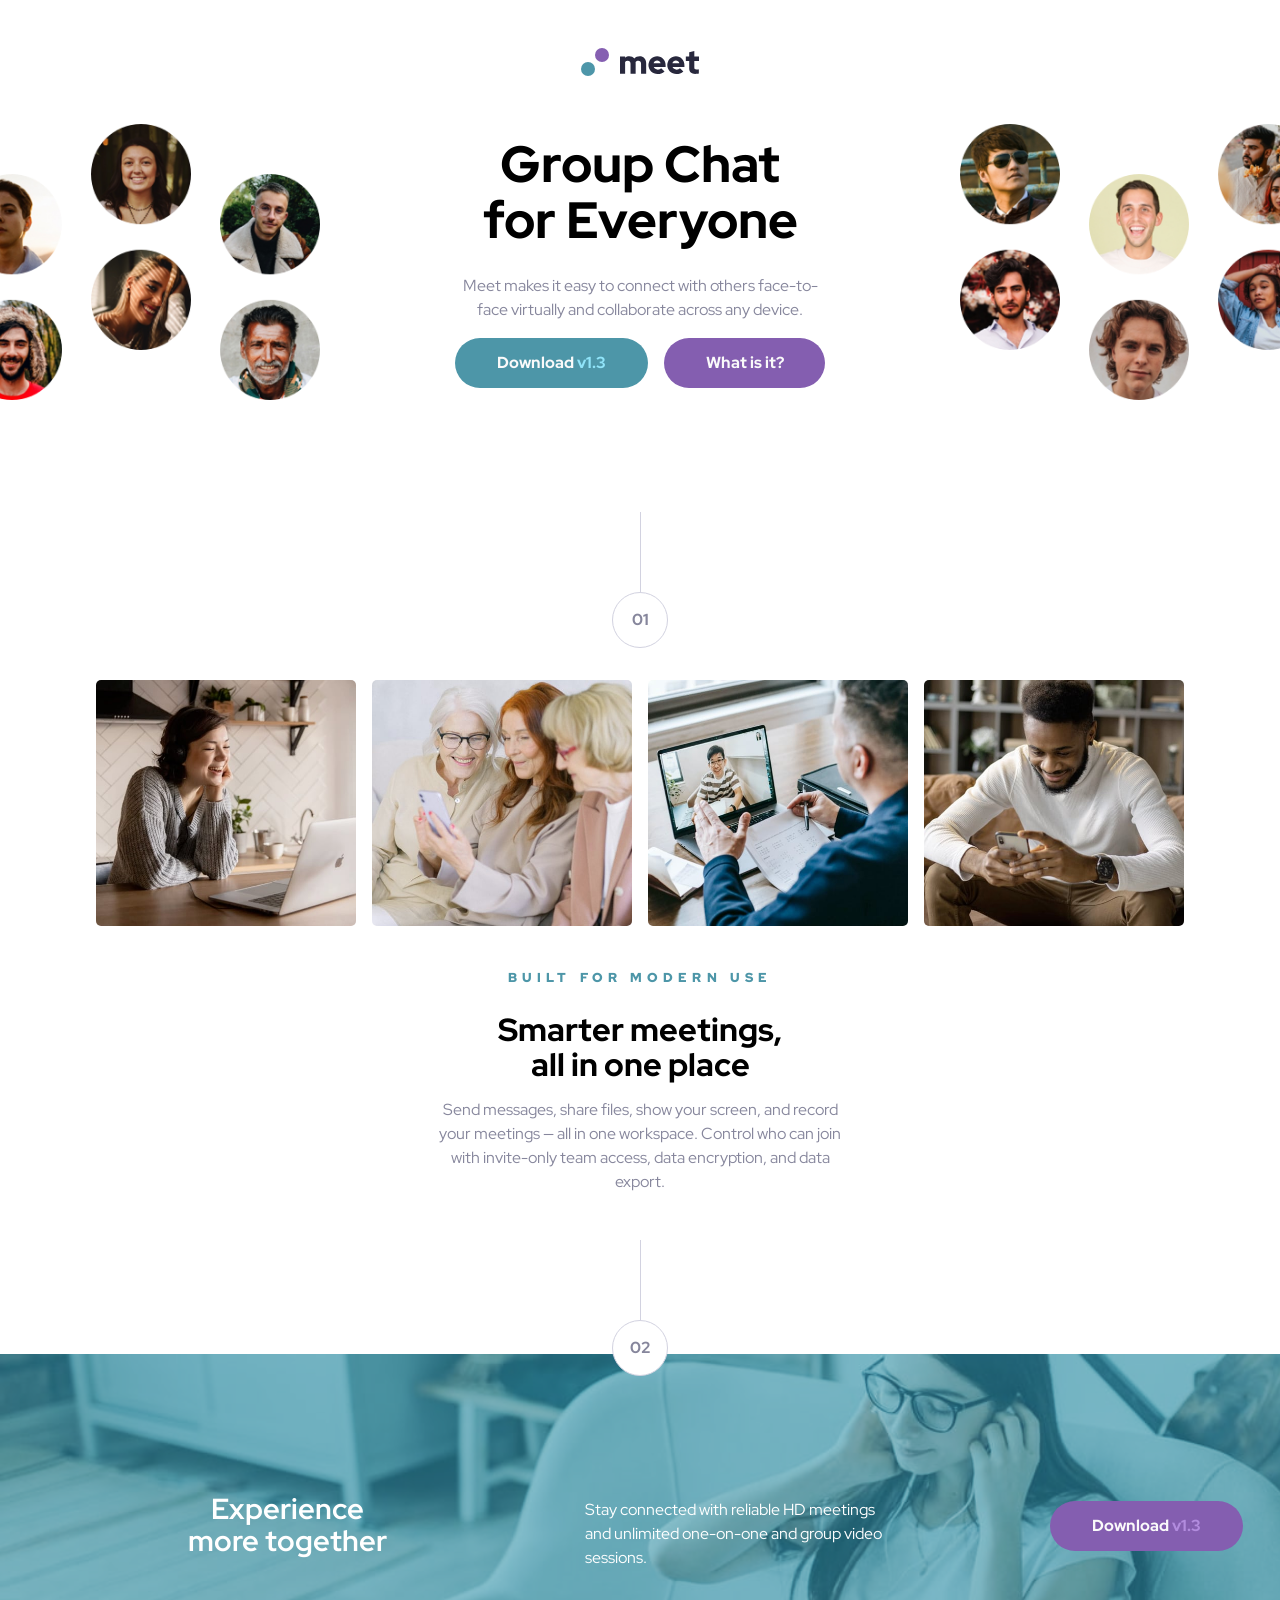
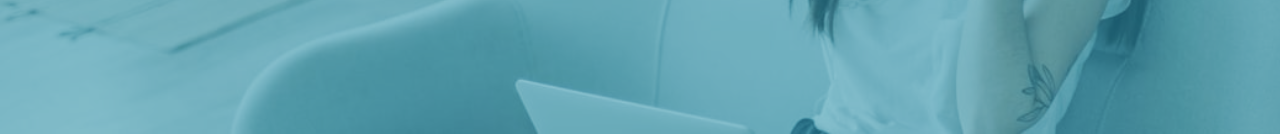
==== index.html @ 147b8bff "refactor: update file structure" ====
<!DOCTYPE html>
<html lang="en">
  <head>
    <meta charset="UTF-8" />
    <meta name="viewport" content="width=device-width, initial-scale=1.0" />

    <link rel="preconnect" href="https://fonts.googleapis.com" />
    <link rel="preconnect" href="https://fonts.gstatic.com" crossorigin />
    <link
      href="https://fonts.googleapis.com/css2?family=Montserrat:ital,wght@0,100..900;1,100..900&family=Red+Hat+Display:ital,wght@0,300..900;1,300..900&display=swap"
      rel="stylesheet"
    />

    <link rel="stylesheet" href="../styles.css" />
    <link
      rel="icon"
      type="image/png"
      sizes="32x32"
      href="./assets/favicon-32x32.png"
    />
    <title>Frontend Mentor | Meet landing page</title>
  </head>
  <body>
    <header>
      <img src="assets/logo.svg" alt="meet logo" />
    </header>
    <main>
      <section class="hero">
        <img class="hero-image-left" src="assets/desktop/image-hero-left.png" alt="peoples faces"/>
        <img class="hero-image-right" src="assets/desktop/image-hero-right.png" alt="peoples faces"/>
        <div class="hero-container">
          <div class="hero-text-header">
            <h1>Group Chat <br> for Everyone </h1>
            <p>
              Meet makes it easy to connect with others face-to-face virtually
              and collaborate across any device.
            </p>
          </div>
          <div class="hero-ctas">
            <button class="cyan-btn download">
              Download <span>v1.3</span>
            </button>
            <button class="purple-btn question">What is it?</button>
          </div>
        </div>
      </section>
      <section class="description">
        <div class="chapter">
          <div class="chapter-line"></div>
          <div class="chapter-number">
            <span>01</span>
          </div>
        </div>
        <div class="description-images">
          <div class="description-photo">
            <img
              class="photo photo-1"
              src="assets/desktop/image-woman-in-videocall.jpg"
            />
          </div>
          <div class="description-photo">
            <img
              class="photo photo-2"
              src="assets/desktop/image-women-videochatting.jpg"
            />
          </div>
          <div class="description-photo">
            <img
              class="photo photo-3"
              src="assets/desktop/image-men-in-meeting.jpg"
            />
          </div>
          <div class="description-photo">
            <img
              class="photo photo-4"
              src="assets/desktop/image-man-texting.jpg"
            />
          </div>
        </div>
        <div class="description-text">
          <h3>BUILT FOR MODERN USE</h3>
          <h2>Smarter meetings, all in one place</h2>
          <p>
            Send messages, share files, show your screen, and record your
            meetings — all in one workspace. Control who can join with
            invite-only team access, data encryption, and data export.
          </p>
        </div>
      </section>
    </main>
    <footer class="footer-container">
      <div class="chapter">
        <div class="chapter-line"></div>
        <div class="chapter-number">
          <span>02</span>
        </div>
      </div>
      <article class="footer-article">
          <div class="footer-header">
            <h4>Experience more together</h4>
          </div>
          <div class="footer-description">
            <p>
              Stay connected with reliable HD meetings and unlimited one-on-one
              and group video sessions.
            </p>
          </div>
          <div class="footer-cta">
            <button class="purple-btn download">
              Download <span>v1.3</span>
            </button>
          </div>
      </article>
    </footer>
  </body>
</html>
---- styles.css ----
/* Box sizing rules */
*,
*::before,
*::after {
  box-sizing: border-box;
}

:root {
  --clr-cyan: hsl(192, 37%, 48%);
  --clr-cyan-light: hsl(192, 90%, 77%);
  --clr-purple: hsl(268, 34%, 53%);
  --clr-purple-light: hsl(268, 100%, 86%);

  --clr-purple-hover: hsl(268, 55%, 71%);
  --clr-cyan-hover: hsl(192, 54%, 64%);

  --clr-slate-dark: hsl(240, 21%, 20%);
  --clr-slate-med: hsl(240, 10%, 57%);
  --clr-slate-light: hsl(240, 18%, 85%);
  --clr-white: hsl(0, 0%, 98%);
}

/* Prevent font size inflation */
html {
  -moz-text-size-adjust: none;
  -webkit-text-size-adjust: none;
  text-size-adjust: none;
}

/* Remove default margin in favour of better control in authored CSS */
body, h1, h2, h3, h4, p,
figure, blockquote, dl, dd {
  margin-block-end: 0;
}

/* Remove list styles on ul, ol elements with a list role, which suggests default styling will be removed */
ul[role='list'],
ol[role='list'] {
  list-style: none;
}

/* Set core body defaults */
body {
  min-height: 100vh;
  line-height: 1.5;
  font-family: "Red Hat Display", serif;
  padding: 0;
  margin: 0;
}

/* Set shorter line heights on headings and interactive elements */
h1, h2, h3, h4,
button, input, label {
  line-height: 1.1;
}

/* Balance text wrapping on headings */
h1, h2,
h3, h4 {
  text-wrap: balance;
}

/* A elements that don't have a class get default styles */
a:not([class]) {
  text-decoration-skip-ink: auto;
  color: currentColor;
}

/* Make images easier to work with */
img,
picture {
  max-width: 100%;
  display: block;
}

/* Inherit fonts for inputs and buttons */
input, button,
textarea, select {
  font-family: inherit;
  font-size: inherit;
}

/* Make sure textareas without a rows attribute are not tiny */
textarea:not([rows]) {
  min-height: 10em;
}

/* Anything that has been anchored to should have extra scroll margin */
:target {
  scroll-margin-block: 5ex;
}


/* header */

header img {
  margin: 3em auto;
}

/* hero */

.hero {
  display: grid;
  grid-template-areas:
    "left right"
    "content content"
  ;
  grid-template-columns: repeat(2, 1fr);
  column-gap: 2rem;
  overflow: hidden;
}

.hero-image-left {
  grid-area: left;
  justify-self: end;
  max-width: 112%;
  overflow: hidden;
}

.hero-image-right {
  grid-area: right;
  justify-self: start;
  max-width: 112%;
  overflow: hidden;
}

.hero-container {
  grid-area: content;
  margin: 0 auto;
  align-self: center;
  justify-self: center;
}

.hero-text-header {
    text-align: center;
    margin: 0 auto;
    place-content: center;
    max-width: 70%;

    h1 {
      font-size: 2.5rem;
      font-weight: 800;
      margin-bottom: 0.5em;
    }

    p {
      margin: 0 auto;
      font-size: 1rem;
      font-weight: 400;
      line-height: 1.5em;
      margin-bottom: 1em;
      width: 93.5%;
      color: var(--clr-slate-med)
    }
}

.hero-ctas {
  place-self: center;
  display: flex;
  flex-direction: column;
  justify-content: center;
  align-items: center;
  gap: 1em;
}

.cyan-btn {
  width: 100%;
  border-radius: 29px;
  padding: 16px 40px;
  background-color: var(--clr-cyan);
  border: none;
  color: var(--clr-white);
  font-size: var(--fs--preset5);
  font-weight: 800;
  gap: 0.2em;
  text-align: center;
  transition: background-color 0.2s ease-in-out;

  span {
    color: var(--clr-cyan-light)
  }
}

.cyan-btn:hover {
  background-color: var(--clr-cyan-hover);
}

.purple-btn {
  border-radius: 29px;
  text-align: center;
  padding: 1em 2em;
  background-color: var(--clr-purple);
  border: none;
  color: var(--clr-white);
  font-size: var(--fs--preset5);
  font-weight: 800;
  transition: background-color 0.2s ease-in-out;

  span {
    color: var(--clr-purple-hover)
  }
  }

.purple-btn:hover {
  background-color: var(--clr-purple-light);
}

.download {
  width: 193px;
}

.question {
  width: 161px;
  padding: 16px 40px;
  background-color: var(--clr-purple);
  border: none;
  color: var(--clr-white);
  font-size: var(--fs--preset5);
  font-weight: 800;

  span {
    color: var(--clr-purple-light)
  }
}

/* description */

.description {
  padding-top: 5em;
  display: flex;
  justify-content: center;
  flex-direction: column;
}

.description-text {
  p {
    color: var(--clr-slate-med)
  }
}

.chapter {
  display: flex;
  flex-direction: column;
  justify-content: center;
  align-items: center;
  z-index: 999;
  position: relative;
  width: 100%;
}

.chapter-line {
  border-left: 1px solid var(--clr-slate-light);
  height: 80px;
  margin: 0 auto;
}

.chapter-number {
  margin: 0 auto;
  color: var(--clr-slate-med);

  span {
    background-color: white;
    display: inline-flex;
    justify-content: center;
    align-items: center;
    font-size: 16px;
    font-weight: 800;
    border: 1px solid var(--clr-slate-light);
    border-radius: 50%;
    width: 56px;
    height: 56px;
  }
}

.description-images {
  margin: 2em 2em;
  display: grid;
  grid-template-columns: 1fr 1fr;
  gap: 1rem;

  .photo {
    border-radius: 5px;
    justify-self: center;
    max-height: 200px;
    width: 100%;
    object-fit: cover;
  }  
}

.description-text {
  text-align: center;
  margin: 0 auto;
  width: 70%;
  
  h3 {
    font-size: 0.8rem;
    letter-spacing: .4em;
    font-weight: 900;
    color: var(--clr-cyan)
  }

  h2 {
    font-size: 2rem;
    font-weight: 800;
  }

  p {
    font-size: 1rem;
  }
}

/* footer */

.footer-container {
  position: relative;
  margin-top: 10rem;
  width: 100%;
  min-height: 380px;
  background-repeat: no-repeat;
  background-image: url("assets/mobile/image-footer.jpg");
  background-size: 100% 100%;
  background-color: var(--clr-cyan);
  background-blend-mode: soft-light;
background-size: cover;

  .chapter {
    position: absolute;
    top: -30%;
    left: 50%;
    transform: translateX(-50%);
  }
  background-size: cover;

  .chapter {
    position: absolute;
    top: -30%;
    left: 50%;
    transform: translateX(-50%);
  }
}

.footer-article {
  display: flex;
  flex-direction: column;
  justify-content: center;
  align-items: center;
  gap: 1em;
  margin-top: 1.8em;
  color: white;
  text-align: center;
  padding: 0 2em;
}

.footer-header {
  font-size: 1.8rem;
  font-weight: 800;
}

.footer-cta {
  margin: 0 auto;
  border: none;
  display: flex;
  justify-content: center;
}

/* tablet */
@media screen and (min-width: 768px) {

  .hero-text-header {
    max-width: 60%;
  }

  .hero-ctas {
    flex-direction: row;
  }

  .description {
    padding-top: 7em;
    margin: 0 auto;
  }

  .description-images {
    margin: 4em 2em;
    grid-template-columns: 1fr 1fr 1fr 1fr;
    gap: 0.8;
  }

  .description-text {
    width: 54%;
  }

  .footer-container {
    background-image: url("assets/tablet/image-footer.jpg");
  }

  .footer-description {
    max-width: 52%;
  }
}


/* desktop */
@media screen and (min-width: 1200px){

.hero {
  display: grid;
  grid-template-areas:
    "left content right";
  overflow: hidden;
  column-gap: 0;
  grid-template-columns: 1fr 2fr 1fr;
}

.hero-text-header {
  h1 {
    margin-top: 0;
    padding-top: 0;
    font-size: 3.2rem;
  }
}

.description-images {
  margin: 2em 6em;

  .photo {
    max-height: 350px;
  }
}

.description-text {
  width: 32%;
}

.footer-container {
  background-image: url("assets/desktop/image-footer.jpg");
}

.footer-article {
  padding-top: 8em;
  padding-left: 5em;
  display: flex;
  flex-direction: row;
  justify-content: space-between;
  align-items: center;
}

.footer-header {
  padding-left: 3em;
  align-self: center;
  h4 {
    margin-top: 0;
  }
}

.footer-description {
  padding-left: 10em;
 
  p {
    max-width: 70%;
    text-align: left;
  }
}

.footer-cta {
  flex-basis: 300px;
  max-width: 20%;
}
}
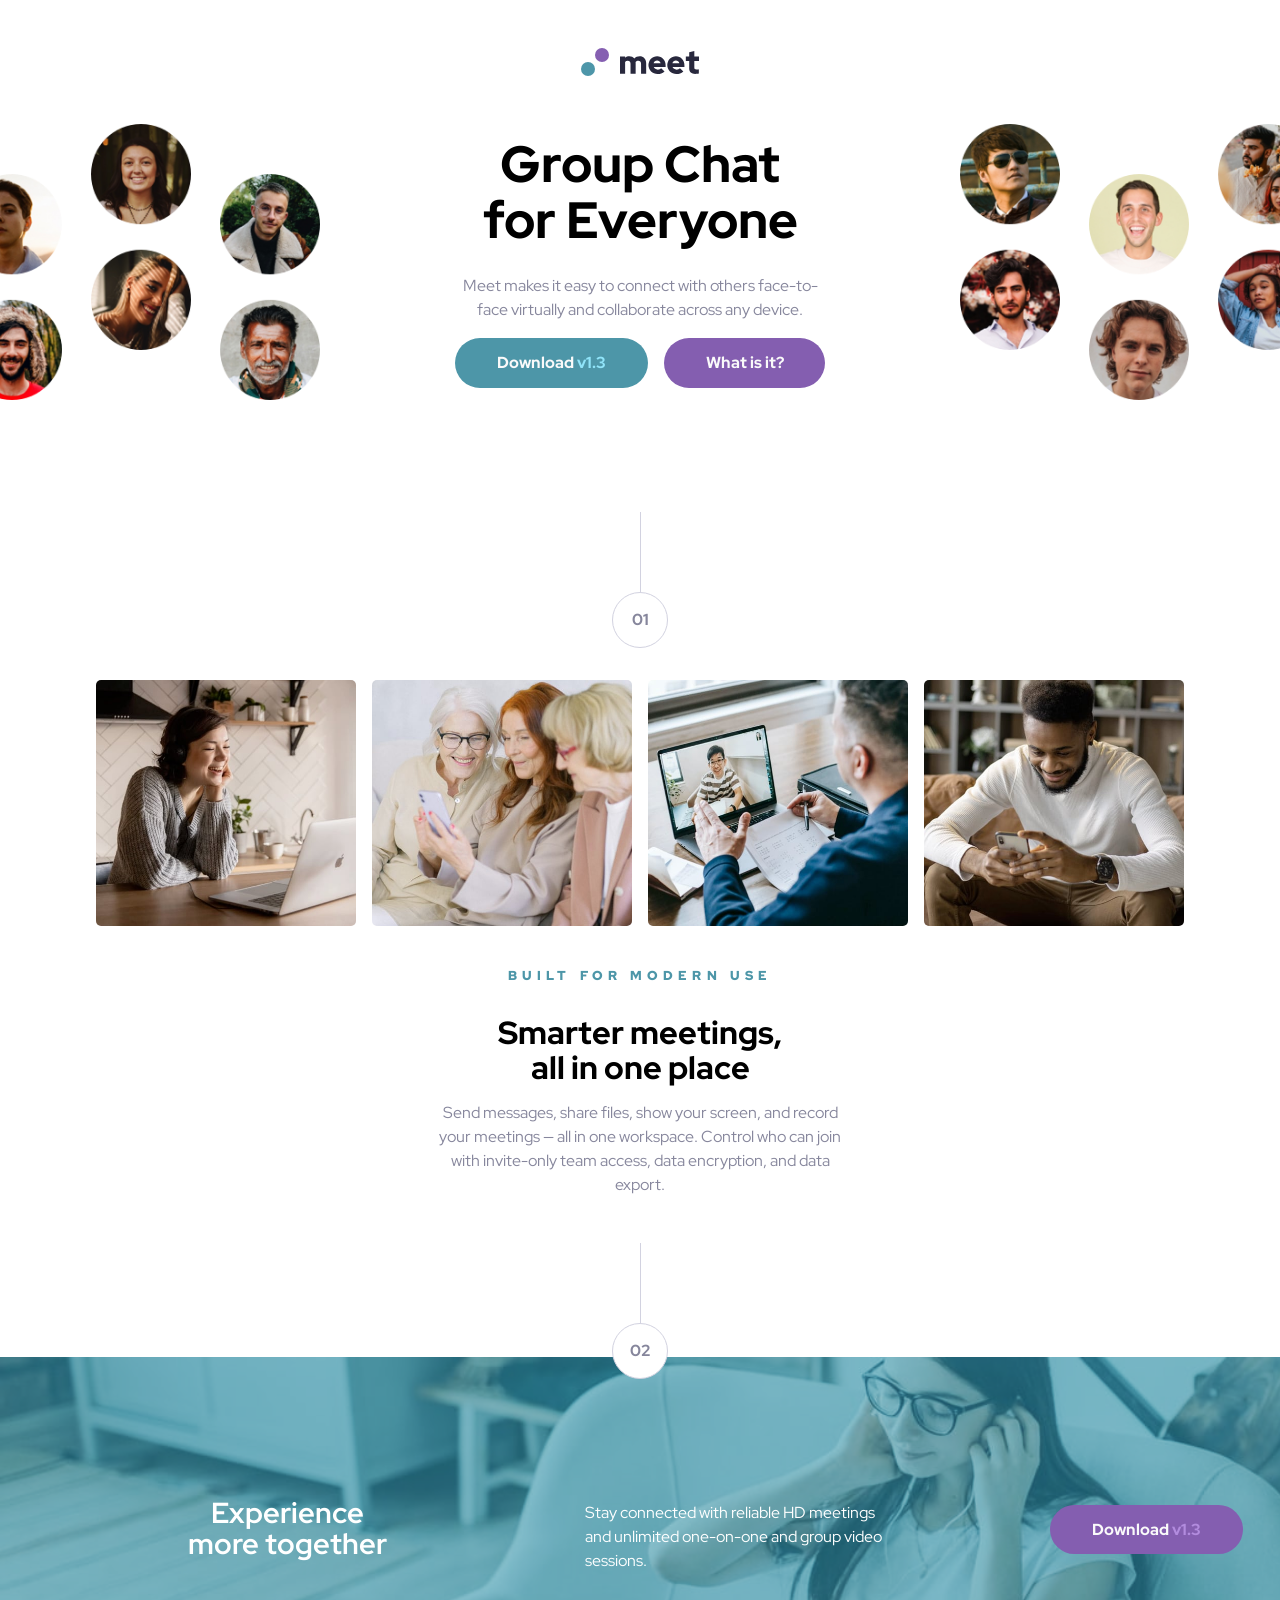
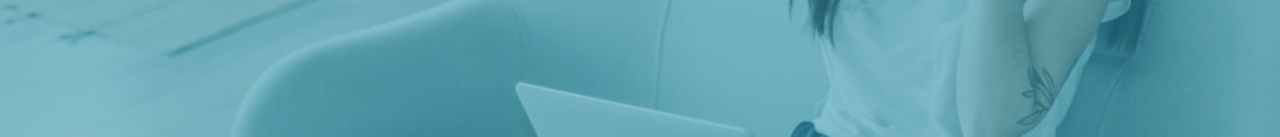
==== commit d7dec181: "fix: correct the heading level increases" ====
--- a/index.html
+++ b/index.html
@@ -11,7 +11,7 @@
       rel="stylesheet"
     />
 
-    <link rel="stylesheet" href="../styles.css" />
+    <link rel="stylesheet" href="styles.css" />
     <link
       rel="icon"
       type="image/png"
@@ -26,8 +26,8 @@
     </header>
     <main>
       <section class="hero">
-        <img class="hero-image-left" src="assets/desktop/image-hero-left.png" alt="peoples faces"/>
-        <img class="hero-image-right" src="assets/desktop/image-hero-right.png" alt="peoples faces"/>
+        <img class="hero-image-left" src="assets/desktop/image-hero-left.png" alt="avatar faces in bubbles"/>
+        <img class="hero-image-right" src="assets/desktop/image-hero-right.png" alt="avatar faces in bubbles"/>
         <div class="hero-container">
           <div class="hero-text-header">
             <h1>Group Chat <br> for Everyone </h1>
@@ -56,30 +56,34 @@
             <img
               class="photo photo-1"
               src="assets/desktop/image-woman-in-videocall.jpg"
+              alt="woman in a videocall"
             />
           </div>
           <div class="description-photo">
             <img
               class="photo photo-2"
               src="assets/desktop/image-women-videochatting.jpg"
+              alt="women videochatting"
             />
           </div>
           <div class="description-photo">
             <img
               class="photo photo-3"
               src="assets/desktop/image-men-in-meeting.jpg"
+              alt="men in a meeting"
             />
           </div>
           <div class="description-photo">
             <img
               class="photo photo-4"
               src="assets/desktop/image-man-texting.jpg"
+              alt="man texting"
             />
           </div>
         </div>
         <div class="description-text">
-          <h3>BUILT FOR MODERN USE</h3>
-          <h2>Smarter meetings, all in one place</h2>
+          <h2>BUILT FOR MODERN USE</h2>
+          <h3>Smarter meetings, all in one place</h3>
           <p>
             Send messages, share files, show your screen, and record your
             meetings — all in one workspace. Control who can join with
--- a/styles.css
+++ b/styles.css
@@ -292,14 +292,14 @@
   margin: 0 auto;
   width: 70%;
   
-  h3 {
+  h2 {
     font-size: 0.8rem;
     letter-spacing: .4em;
     font-weight: 900;
     color: var(--clr-cyan)
   }
 
-  h2 {
+  h3 {
     font-size: 2rem;
     font-weight: 800;
   }
